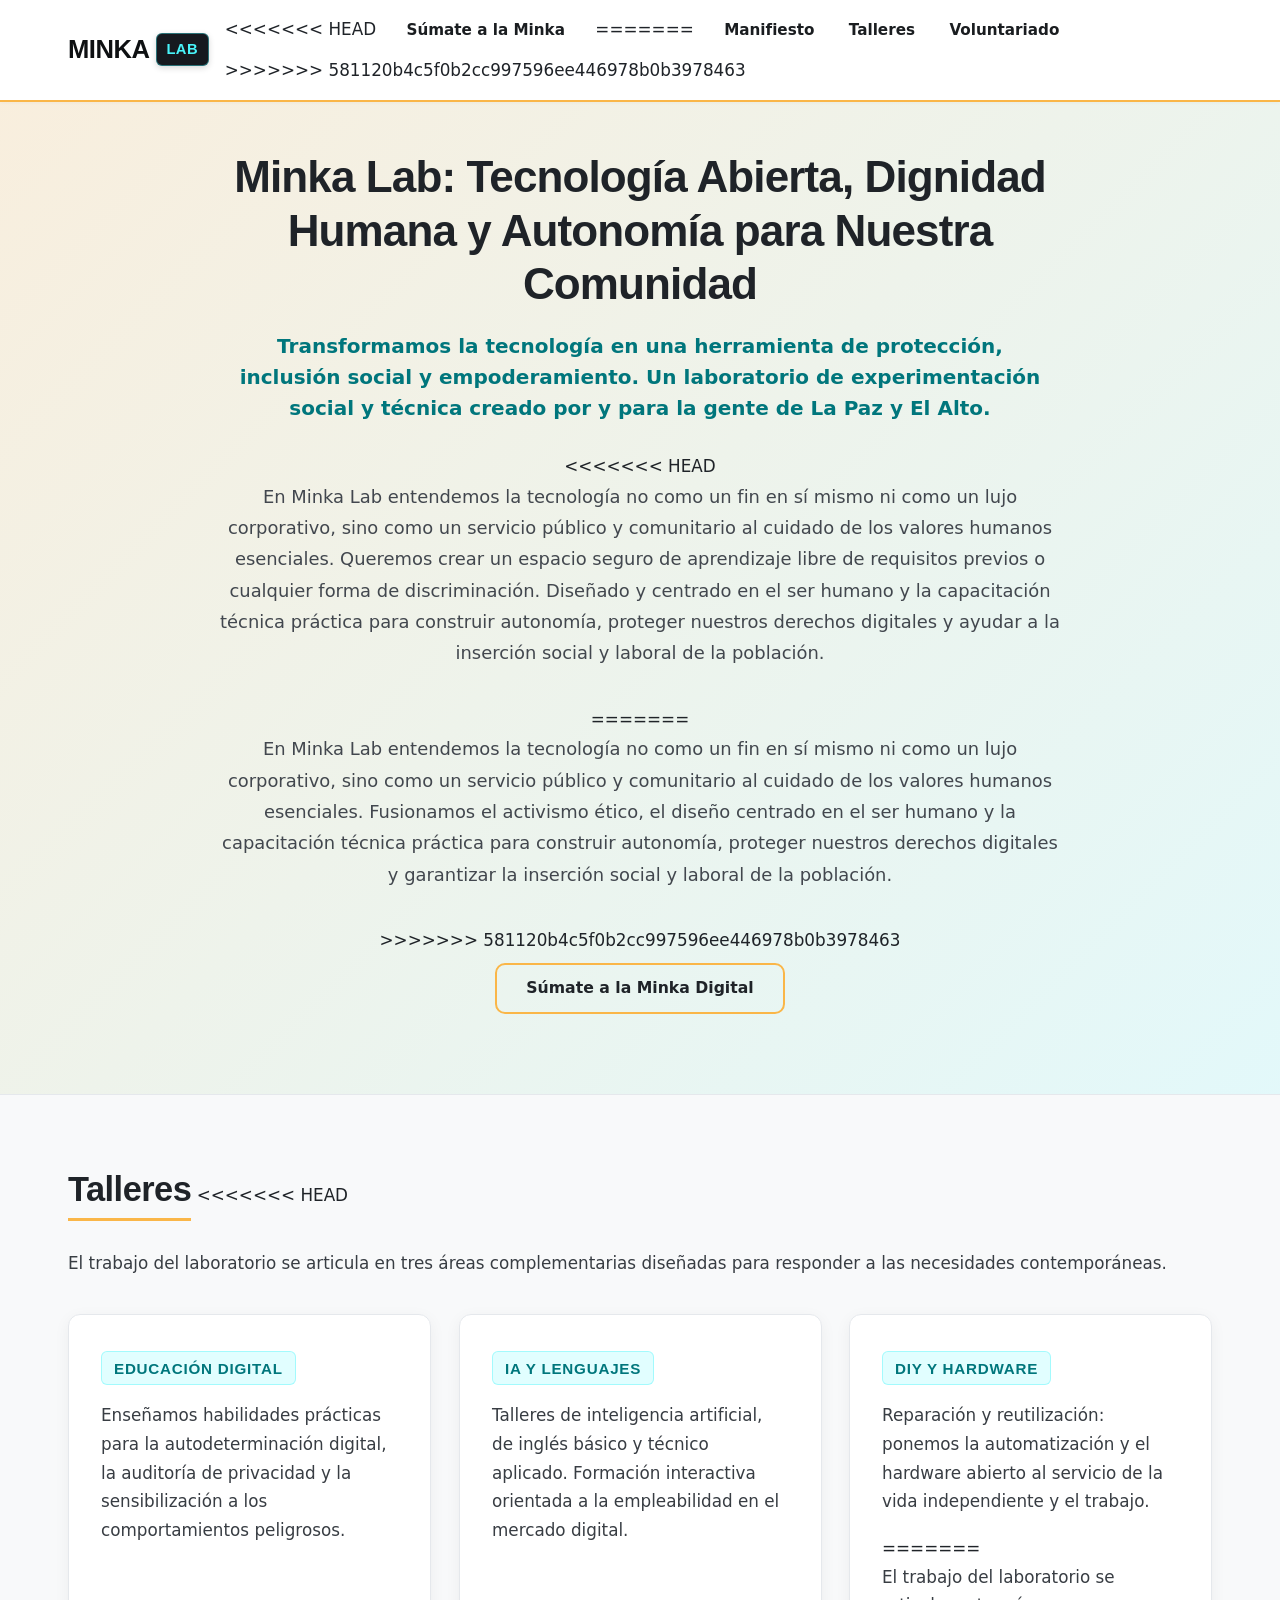
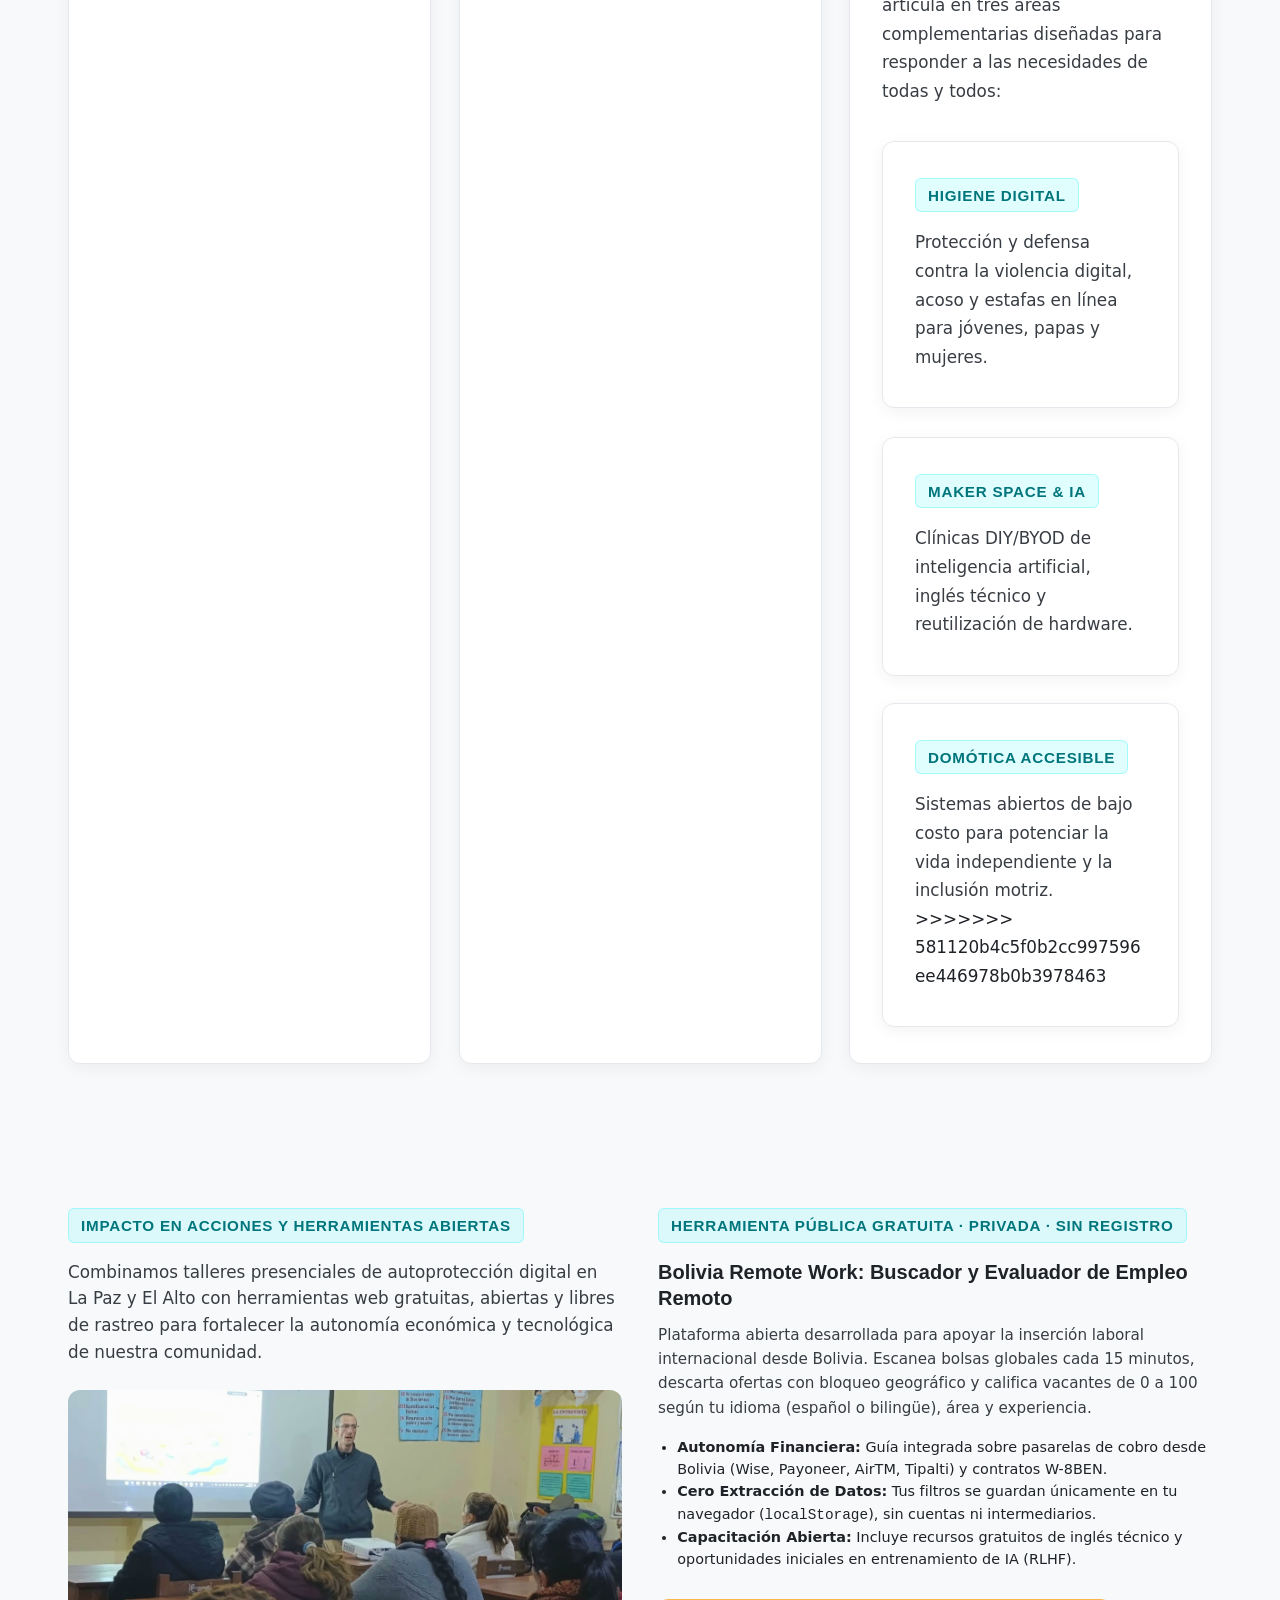
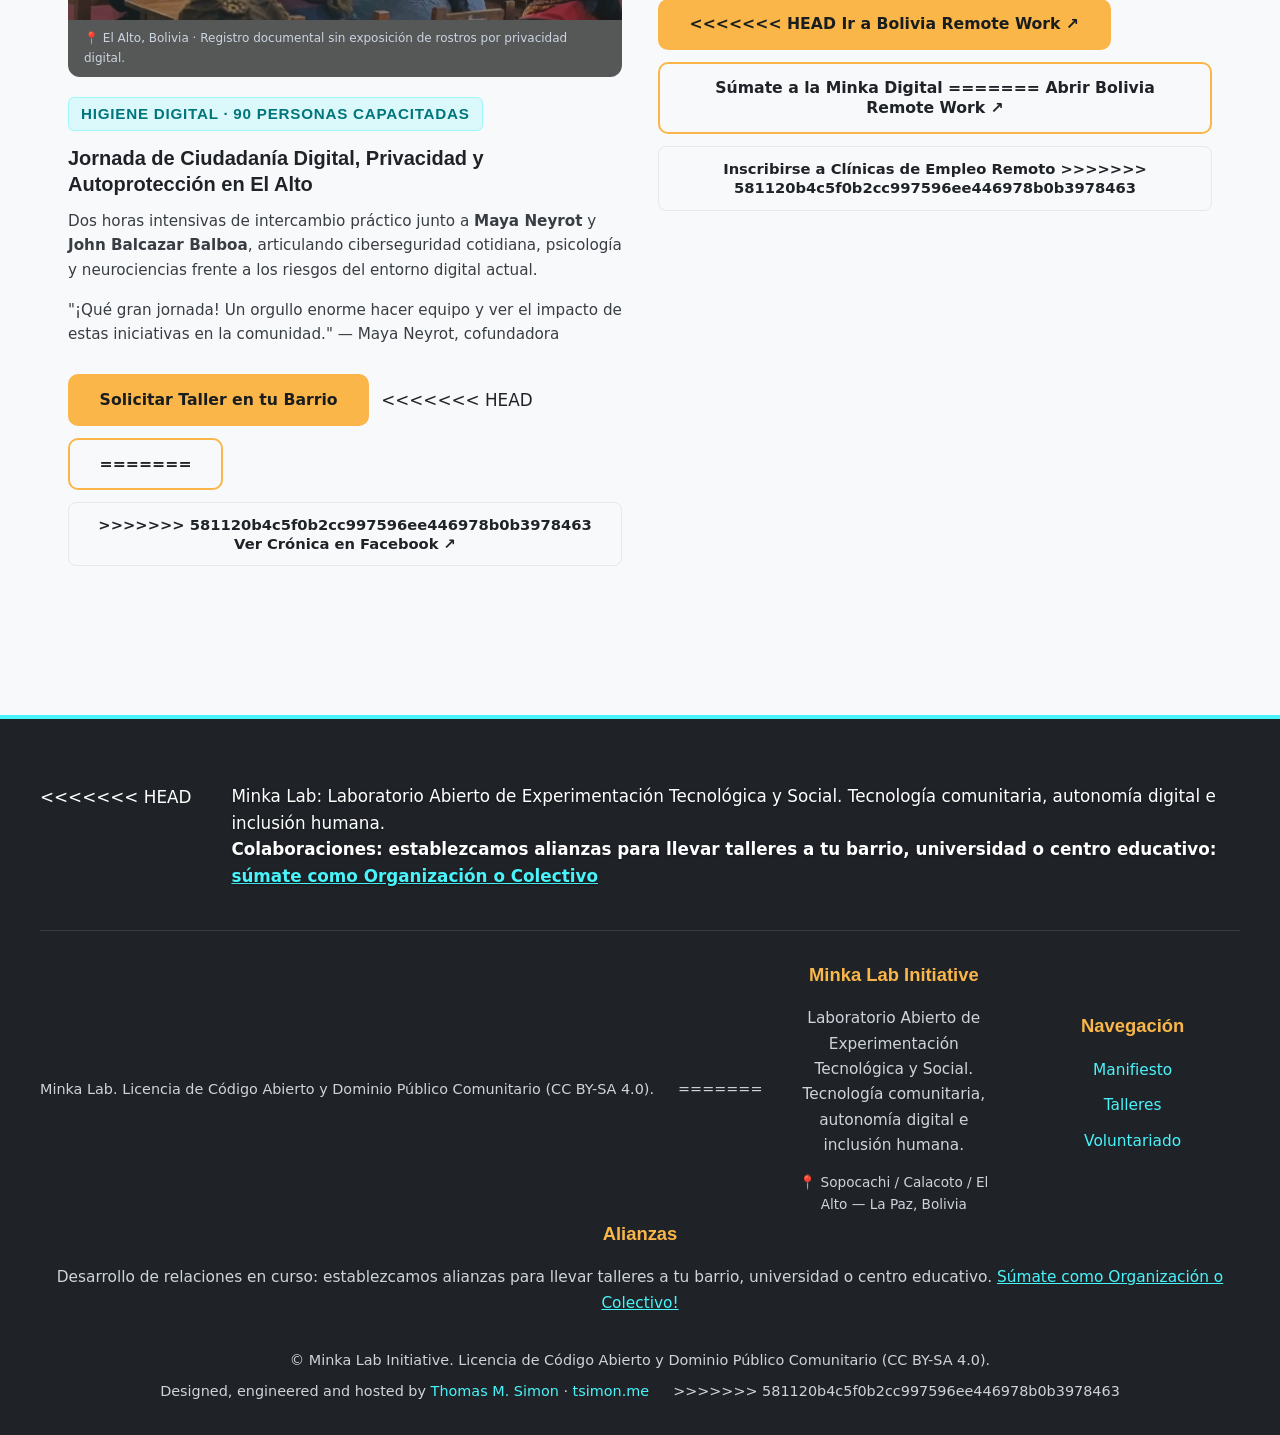
==== index.html @ ab231ff4 "Site refactoring" ====
<!DOCTYPE html>
<html lang="es">
<head>
  <meta charset="UTF-8">
  <meta name="viewport" content="width=device-width, initial-scale=1.0">
  <title>Minka Lab</title>
  <meta name="description" content="Laboratorio abierto de experimentación tecnológica y social en La Paz y El Alto, Bolivia.">
  <!-- Favicons & WebApp Icons -->
  <link rel="icon" type="image/svg+xml" href="favicon.svg">
  <link rel="shortcut icon" href="favicon.ico">
  <meta name="theme-color" content="#fab648">
  <link rel="stylesheet" href="assets/css/styles.css">
</head>
<body>

  <!-- HEADER & NAVIGATION -->
  <header>
    <div class="nav-container">
      <div class="logo">
        <a href="index.html">MINKA<span>LAB</span></a>
      </div>
      <button class="mobile-toggle" aria-label="Abrir menú de navegación">☰</button>
      <nav>
        <ul>
<<<<<<< HEAD
          <li><a href="sumate.html">Súmate a la Minka</a></li>
=======
          <li><a href="manifiesto.html">Manifiesto</a></li>
          <li><a href="talleres.html">Talleres</a></li>
          <li><a href="sumate.html">Voluntariado</a></li>
>>>>>>> 581120b4c5f0b2cc997596ee446978b0b3978463
        </ul>
      </nav>
    </div>
  </header>

  <!-- PAGE BODY -->
  
  <!-- HERO SECTION -->
  <section class="hero" style="padding-top: clamp(1.75rem, 4.5vw, 3rem);">
    <div class="hero-inner">
      <h1>Minka Lab: Tecnología Abierta, Dignidad Humana y Autonomía para Nuestra Comunidad</h1>
      <p class="subtitle">Transformamos la tecnología en una herramienta de protección, inclusión social y empoderamiento. Un laboratorio de experimentación social y técnica creado por y para la gente de La Paz y El Alto.</p>
<<<<<<< HEAD
      <p>En Minka Lab entendemos la tecnología no como un fin en sí mismo ni como un lujo corporativo, sino como un servicio público y comunitario al cuidado de los valores humanos esenciales. Queremos crear un espacio seguro de aprendizaje libre de requisitos previos o cualquier forma de discriminación. Diseñado y centrado en el ser humano y la capacitación técnica práctica para construir autonomía, proteger nuestros derechos digitales y ayudar a la inserción social y laboral de la población.</p>
=======
      <p>En Minka Lab entendemos la tecnología no como un fin en sí mismo ni como un lujo corporativo, sino como un servicio público y comunitario al cuidado de los valores humanos esenciales. Fusionamos el activismo ético, el diseño centrado en el ser humano y la capacitación técnica práctica para construir autonomía, proteger nuestros derechos digitales y garantizar la inserción social y laboral de la población.</p>
>>>>>>> 581120b4c5f0b2cc997596ee446978b0b3978463
      <div class="cta-group">
        
        <a href="sumate.html" class="btn btn-secondary">Súmate a la Minka Digital</a>
      </div>
    </div>
  </section>

  <!-- TALLERES SUMMARY -->
  <section class="section">
    <h2 class="section-title">Talleres</h2>
<<<<<<< HEAD
    <p>El trabajo del laboratorio se articula en tres áreas complementarias diseñadas para responder a las necesidades contemporáneas.</p >
    <div class="grid-4">
      <div class="card">
        <h3 class="card-tag">Educación Digital</h3>
        <p>Enseñamos habilidades prácticas para la autodeterminación digital, la auditoría de privacidad y la sensibilización a los comportamientos peligrosos.</p>
      </div>
      <div class="card">
        <h3 class="card-tag">IA y Lenguajes</h3>
        <p>Talleres de inteligencia artificial, de inglés básico y técnico aplicado. Formación interactiva orientada a la empleabilidad en el mercado digital.</p>
      </div>
      <div class="card">
        <h3 class="card-tag">DIY y Hardware</h3>
        <p>Reparación y reutilización: ponemos la automatización y el hardware abierto al servicio de la vida independiente y el trabajo.</p>
=======
    <p>El trabajo del laboratorio se articula en tres áreas complementarias diseñadas para responder a las necesidades de todas y todos:</p>
    <div class="grid-4">
      <div class="card">
        <h3 class="card-tag">Higiene Digital</h3>
        <p>Protección y defensa contra la violencia digital, acoso y estafas en línea para jóvenes, papas y mujeres.</p>
      </div>
      <div class="card">
        <h3 class="card-tag">Maker Space & IA</h3>
        <p>Clínicas DIY/BYOD de inteligencia artificial, inglés técnico y reutilización de hardware.</p>
      </div>
      <div class="card">
        <h3 class="card-tag">Domótica Accesible</h3>
        <p>Sistemas abiertos de bajo costo para potenciar la vida independiente y la inclusión motriz.</p>
>>>>>>> 581120b4c5f0b2cc997596ee446978b0b3978463
      </div>
    </div>
  </section>

  <!-- IMPACTO Y HERRAMIENTAS -->
  <section id="impacto-y-herramientas" class="section">
    <div class="grid-2" style="align-items: start; margin-top: 0;">
      
      <!-- Card 1: Impacto en Territorio / El Alto Workshop -->
      <article style="display: flex; flex-direction: column;">
        <div>
          <h3 class="card-tag">Impacto en Acciones y Herramientas Abiertas</h3>
          <p style="line-height: 1.6; margin-bottom: 1.5rem;">
            Combinamos talleres presenciales de autoprotección digital en La Paz y El Alto con herramientas web gratuitas, abiertas y libres de rastreo para fortalecer la autonomía económica y tecnológica de nuestra comunidad.
          </p>
        </div>

        <figure style="margin: 0 0 1.25rem; border-radius: 12px; overflow: hidden;">
          <img 
            src="taller-el-alto-oct2026.jpg" 
            alt="Taller de ciudadanía digital, privacidad y autoprotección en El Alto para 90 participantes" 
            style="width: 100%; height: 230px; object-fit: cover; display: block;"
          />
          <figcaption style="font-size: 0.75rem; padding: 0.5rem 1rem; background: rgba(0,0,0,0.65); color: #cbd5e1;">
            📍 El Alto, Bolivia · Registro documental sin exposición de rostros por privacidad digital.
          </figcaption>
        </figure>

        <div style="display: flex; flex-direction: column; flex-grow: 1;">
          <div style="display: flex; flex-wrap: wrap; align-items: center; gap: 0.5rem; margin-bottom: 0.85rem;">
            <h3 class="card-tag" style="margin-bottom: 0;">Higiene Digital · 90 Personas Capacitadas</h3>
          
          </div>

          <h3 style="font-size: 1.25rem; margin: 0 0 0.75rem;">
            Jornada de Ciudadanía Digital, Privacidad y Autoprotección en El Alto
          </h3>

          <p style="font-size: 0.95rem; line-height: 1.6; margin-bottom: 1rem;">
            Dos horas intensivas de intercambio práctico junto a <strong>Maya Neyrot</strong> y <strong>John Balcazar Balboa</strong>, articulando ciberseguridad cotidiana, psicología y neurociencias frente a los riesgos del entorno digital actual.
          </p>

          <p style="font-size: 0.95rem; line-height: 1.6; margin-bottom: 1.25rem;">
            "¡Qué gran jornada! Un orgullo enorme hacer equipo y ver el impacto de estas iniciativas en la comunidad." — Maya Neyrot, cofundadora
          </p>

          <div class="action-group">
            <a href="sumate.html" class="btn btn-primary">
              Solicitar Taller en tu Barrio
            </a>
<<<<<<< HEAD
            <a href="https://www.facebook.com/thomas.mathieu.simon/posts/pfbid0kYG2fEAGXDEDBQ5VUewmRYvdbvNQkcEnrqfDZPiAkhL3SXPsyd6uczEtiEfhDfdgl" target="_blank" rel="noopener noreferrer" class="btn btn-secondary">
=======
            <a href="https://www.facebook.com/thomas.mathieu.simon/posts/pfbid0kYG2fEAGXDEDBQ5VUewmRYvdbvNQkcEnrqfDZPiAkhL3SXPsyd6uczEtiEfhDfdgl" target="_blank" rel="noopener noreferrer" class="btn-outline-subtle">
>>>>>>> 581120b4c5f0b2cc997596ee446978b0b3978463
              Ver Crónica en Facebook ↗
            </a>
          </div>
        </div>
      </article>

      <!-- Card 2: Bolivia Remote Work (boliviaremote.work) Integration -->
      <article style="display: flex; flex-direction: column;">
        <div>
          <h3 class="card-tag">Herramienta Pública Gratuita · Privada · Sin Registro</h3>
        </div>

        <h3 style="font-size: 1.25rem; margin: 0 0 0.75rem;">
          Bolivia Remote Work: Buscador y Evaluador de Empleo Remoto
        </h3>

        <p style="font-size: 0.95rem; line-height: 1.6; margin-bottom: 1rem;">
          Plataforma abierta desarrollada para apoyar la inserción laboral internacional desde Bolivia. Escanea bolsas globales cada 15 minutos, descarta ofertas con bloqueo geográfico y califica vacantes de 0 a 100 según tu idioma (español o bilingüe), área y experiencia.
        </p>

        <ul style="font-size: 0.9rem; line-height: 1.55; padding-left: 1.2rem; margin: 0 0 1.25rem;">
          <li><strong>Autonomía Financiera:</strong> Guía integrada sobre pasarelas de cobro desde Bolivia (Wise, Payoneer, AirTM, Tipalti) y contratos W-8BEN.</li>
          <li><strong>Cero Extracción de Datos:</strong> Tus filtros se guardan únicamente en tu navegador (<code>localStorage</code>), sin cuentas ni intermediarios.</li>
          <li><strong>Capacitación Abierta:</strong> Incluye recursos gratuitos de inglés técnico y oportunidades iniciales en entrenamiento de IA (RLHF).</li>
        </ul>

        <div class="action-group">
          <a href="https://boliviaremote.work" target="_blank" rel="noopener noreferrer" class="btn btn-primary">
<<<<<<< HEAD
            Ir a Bolivia Remote Work ↗
          </a>
          <a href="sumate.html" class="btn btn-secondary">
            Súmate a la Minka Digital
=======
            Abrir Bolivia Remote Work ↗
          </a>
          <a href="sumate.html" class="btn-outline-subtle">
            Inscribirse a Clínicas de Empleo Remoto
>>>>>>> 581120b4c5f0b2cc997596ee446978b0b3978463
          </a>
        </div>
      </article>

    </div>
  </section>


  <!-- FOOTER -->
   <footer>
    <div class="footer-inner">
<<<<<<< HEAD
      <div class="footer-col">
        <p>Minka Lab: Laboratorio Abierto de Experimentación Tecnológica y Social. Tecnología comunitaria, autonomía digital e inclusión humana.<br>
        <b>Colaboraciones: establezcamos alianzas para llevar talleres a tu barrio, universidad o centro educativo: <a href="sumate.html">súmate como Organización o Colectivo</b></a></p>
      </div>
    </div>
    <div class="footer-bottom">
      <p>Minka Lab. Licencia de Código Abierto y Dominio Público Comunitario (CC BY-SA 4.0).</p>
  
=======
      <div class="footer-col">
        <h4>Minka Lab Initiative</h4>
        <p>Laboratorio Abierto de Experimentación Tecnológica y Social.<br>Tecnología comunitaria, autonomía digital e inclusión humana.</p>
        <p style="margin-top: 0.8rem; font-size: 0.85rem;">📍 Sopocachi / Calacoto / El Alto — La Paz, Bolivia</p>
      </div>
      <div class="footer-col">
        <h4>Navegación</h4>
        <ul>
          <li><a href="manifiesto.html">Manifiesto</a></li>
          <li><a href="talleres.html">Talleres</a></li>
          <li><a href="sumate.html">Voluntariado</a></li>
        </ul>
      </div>
      <div class="footer-col">
        <h4>Alianzas</h4>
        <p>Desarrollo de relaciones en curso: establezcamos alianzas para llevar talleres a tu barrio, universidad o centro educativo. <a href="sumate.html">Súmate como Organización o Colectivo!</a></p>
      </div>
    </div>
    <div class="footer-bottom">
      <p>© Minka Lab Initiative. Licencia de Código Abierto y Dominio Público Comunitario (CC BY-SA 4.0).</p>
      <p>Designed, engineered and hosted by <a href="mailto:contact@tsimon.me">Thomas M. Simon</a> · <a href="https://tsimon.me/" target="_blank" rel="noopener noreferrer">tsimon.me</a></p>
>>>>>>> 581120b4c5f0b2cc997596ee446978b0b3978463
    </div>
  </footer>

  <script src="assets/js/main.js"></script>
</body>
</html>
---- assets/css/styles.css ----
/* ==========================================================================
   MINKA LAB INITIATIVE — DESIGN SYSTEM & STYLESHEET
   Inspirado en la identidad territorial de La Paz y El Alto
   Accesibilidad: WCAG AAA Compliant
   ========================================================================== */

:root {
  --color-primary: #fab648;          /* Naranja Cálido */
  --color-primary-hover: #e29f34;
  --color-primary-dark: #8c5005;     /* Tono oscuro para máxima legibilidad en texto sobre fondos claros */
  --color-secondary: #48f4fa;        /* Azul Cian Eléctrico */
  --color-secondary-hover: #21d6dc;
  --color-secondary-dark: #00767c;   /* Tono oscuro para texto y subtítulos sobre fondos claros */
  --color-dark: #1F2328;             /* Carbón Profundo */
  --color-light: #F8F9FA;            /* Blanco Hueso */
  --color-card-bg: #FFFFFF;
  --color-border: #E5E8EC;
  --color-accent: #fab648;           /* Acento Naranja */
  --font-main: 'Segoe UI', system-ui, -apple-system, sans-serif;
  --font-heading: 'Outfit', 'Segoe UI', sans-serif;
  --max-width: 1200px;
  --border-radius: 10px;
  --box-shadow: 0 4px 16px rgba(0, 0, 0, 0.05);
}

html {
  scroll-behavior: smooth;
  scroll-padding-top: 84px;
  overflow-x: clip;
}

* {
  box-sizing: border-box;
  margin: 0;
  padding: 0;
}

body {
  font-family: var(--font-main);
  background-color: var(--color-light);
  color: var(--color-dark);
  line-height: 1.7;
  font-size: 1.05rem;
  overflow-x: clip;
  overflow-wrap: break-word;
  -webkit-font-smoothing: antialiased;
  -moz-osx-font-smoothing: grayscale;
}

img, svg, video {
  max-width: 100%;
  height: auto;
}

p {
  margin-bottom: 1.35rem;
  color: #383D43;
}

p:last-child {
  margin-bottom: 0;
}

h1, h2, h3, h4 {
  font-family: var(--font-heading);
  color: var(--color-dark);
  line-height: 1.3;
  font-weight: 700;
}

/* ==========================================================================
   Header & Navigation
   ========================================================================== */
header {
  border-bottom: 2px solid var(--color-primary);
  position: sticky;
  top: 0;
  z-index: 1000;
  box-shadow: 0 1px 4px rgba(0, 0, 0, 0.03);
  transition: box-shadow 0.35s cubic-bezier(0.16, 1, 0.3, 1),
              border-color 0.35s ease;
}

header::before {
  content: "";
  position: absolute;
  inset: 0;
  background-color: rgba(255, 255, 255, 0.96);
  z-index: -1;
  pointer-events: none;
  transition: background-color 0.35s cubic-bezier(0.16, 1, 0.3, 1),
              backdrop-filter 0.35s cubic-bezier(0.16, 1, 0.3, 1);
}

/* Estado al desplazarse o abrir menú: 50% de transparencia con alto contraste */
header.scrolled,
header.menu-open {
  border-bottom-color: rgba(250, 182, 72, 0.85);
  box-shadow: 0 4px 24px rgba(0, 0, 0, 0.08);
}

header.scrolled::before,
header.menu-open::before {
  background-color: rgba(255, 255, 255, 0.50);
  backdrop-filter: blur(20px) saturate(190%);
  -webkit-backdrop-filter: blur(20px) saturate(190%);
}

.nav-container {
  max-width: var(--max-width);
  width: 100%;
  margin: 0 auto;
  display: flex;
  justify-content: space-between;
  align-items: center;
  gap: 1rem;
  padding: 0.95rem 1.75rem;
}

.logo a {
  font-family: var(--font-heading);
  font-size: clamp(1.35rem, 4vw, 1.6rem);
  font-weight: 800;
  color: #0E1012;
  text-decoration: none;
  display: flex;
  align-items: center;
  gap: 0.4rem;
  letter-spacing: -0.5px;
  white-space: nowrap;
  transition: opacity 0.2s ease;
}

.logo a:hover {
  opacity: 0.9;
}

header.scrolled .logo a,
header.menu-open .logo a {
  color: #0A0C0E;
  text-shadow: 0 1px 2px rgba(255, 255, 255, 0.95);
}

.logo span {
  background-color: #16191F;
  color: var(--color-secondary);
  font-size: clamp(0.8rem, 2.5vw, 0.92rem);
  font-weight: 800;
  padding: 0.18rem 0.6rem;
  border-radius: 6px;
  letter-spacing: 0.5px;
  border: 1px solid rgba(72, 244, 250, 0.4);
  box-shadow: 0 2px 6px rgba(0, 0, 0, 0.15);
}

nav {
  margin-left: auto;
}

nav ul {
  display: flex;
  flex-wrap: wrap;
  align-items: center;
  list-style: none;
  gap: 0.75rem 1.65rem;
}

nav a {
  text-decoration: none;
  color: #1A1D20;
  font-weight: 600;
  font-size: 0.95rem;
  white-space: nowrap;
  transition: color 0.2s ease, border-color 0.2s ease, text-shadow 0.2s ease;
  padding: 0.45rem 0.25rem;
  border-bottom: 2px solid transparent;
}

header.scrolled nav a,
header.menu-open nav a {
  color: #0A0C0E;
  font-weight: 700;
  text-shadow: 0 1px 2px rgba(255, 255, 255, 0.9);
}

nav a:hover, nav a.active {
  color: var(--color-primary-dark);
  border-bottom: 2px solid var(--color-primary);
}

header.scrolled nav a:hover,
header.scrolled nav a.active,
header.menu-open nav a:hover,
header.menu-open nav a.active {
  color: var(--color-primary-dark);
  border-bottom: 2px solid var(--color-primary);
  text-shadow: none;
}

.mobile-toggle {
  display: none;
  background: none;
  border: none;
  font-size: 1.8rem;
  line-height: 1;
  color: var(--color-dark);
  cursor: pointer;
  padding: 0.35rem 0.5rem;
  margin-left: auto;
  border-radius: 6px;
}

/* ==========================================================================
   Hero Section
   ========================================================================== */
.hero {
  background: linear-gradient(135deg, rgba(250, 182, 72, 0.16) 0%, rgba(72, 244, 250, 0.12) 100%);
  padding: clamp(1.75rem, 4.5vw, 3rem) clamp(1rem, 4vw, 1.75rem) clamp(2.75rem, 7vw, 5rem);
  border-bottom: 1px solid var(--color-border);
  text-align: center;
}

.hero-inner {
  max-width: 920px;
  margin: 0 auto;
}

.hero h1 {
  font-size: clamp(1.65rem, 4.5vw, 2.75rem);
  color: var(--color-dark);
  margin-bottom: 1.25rem;
  line-height: 1.22;
  letter-spacing: -0.02em;
}

.hero .subtitle {
  font-size: clamp(1.05rem, 2.5vw, 1.25rem);
  font-weight: 600;
  color: var(--color-secondary-dark);
  margin: 0 auto 1.75rem;
  line-height: 1.55;
  max-width: 820px;
}

.hero p {
  font-size: clamp(0.98rem, 2vw, 1.12rem);
  line-height: 1.75;
  margin: 0 auto 2.25rem;
  color: #42474E;
  max-width: 840px;
}

.cta-group {
  display: flex;
  justify-content: center;
  align-items: center;
  gap: 1rem;
  flex-wrap: wrap;
  margin-top: 0.5rem;
}

/* ==========================================================================
   Buttons
   ========================================================================== */
.btn {
  display: inline-flex;
  align-items: center;
  justify-content: center;
  text-align: center;
  max-width: 100%;
  padding: 0.85rem 1.85rem;
  font-weight: 700;
  font-size: 0.98rem;
  border-radius: var(--border-radius);
  text-decoration: none;
  transition: transform 0.25s cubic-bezier(0.16, 1, 0.3, 1),
              background-color 0.25s ease,
              border-color 0.25s ease,
              box-shadow 0.25s ease,
              color 0.25s ease;
  cursor: pointer;
  line-height: 1.3;
}

.btn-primary {
  background-color: var(--color-primary);
  color: #1A1D20;
  border: 2px solid var(--color-primary);
}

.btn-primary:hover {
  background-color: var(--color-primary-hover);
  border-color: var(--color-primary-hover);
  color: #1A1D20;
  transform: translateY(-2px);
  box-shadow: 0 6px 18px rgba(250, 182, 72, 0.35);
}

.btn-primary:active {
  transform: translateY(0);
}

.btn-secondary {
  background-color: transparent;
  color: var(--color-dark);
  border: 2px solid var(--color-primary);
}

.btn-secondary:hover {
  background-color: var(--color-secondary);
  color: #1A1D20;
  border-color: var(--color-secondary);
  transform: translateY(-2px);
  box-shadow: 0 6px 18px rgba(72, 244, 250, 0.3);
}

.btn-secondary:active {
  transform: translateY(0);
}

/* ==========================================================================
   Sections & Layout
   ========================================================================== */
.section {
  padding: clamp(2.75rem, 6vw, 4.5rem) clamp(1rem, 4vw, 1.75rem);
  max-width: var(--max-width);
  width: 100%;
  margin: 0 auto;
}

.section-title {
  font-family: var(--font-heading);
  font-size: clamp(1.5rem, 3.5vw, 2.15rem);
  color: var(--color-dark);
  margin-bottom: 1.75rem;
  border-bottom: 3.5px solid var(--color-primary);
  display: inline-block;
  max-width: 100%;
  padding-bottom: 0.4rem;
  letter-spacing: -0.015em;
}

.quote-box {
  background-color: #FFFFFF;
  border-left: 5px solid var(--color-primary);
  padding: clamp(1.25rem, 3.5vw, 1.75rem) clamp(1.25rem, 4vw, 2rem);
  margin: 2.25rem 0;
  font-style: italic;
  font-size: clamp(1.05rem, 2.5vw, 1.2rem);
  line-height: 1.65;
  color: #2D3136;
  box-shadow: 0 4px 16px rgba(0, 0, 0, 0.05);
  border-radius: 0 12px 12px 0;
}

/* ==========================================================================
   Cards & Grid Layout
   ========================================================================== */
.grid-2 {
  display: grid;
  grid-template-columns: repeat(auto-fit, minmax(min(100%, 320px), 1fr));
  gap: clamp(1.5rem, 3.5vw, 2.25rem);
  margin-top: 2.25rem;
}

.grid-4 {
  display: grid;
  grid-template-columns: repeat(auto-fit, minmax(min(100%, 260px), 1fr));
  gap: clamp(1.25rem, 3vw, 1.75rem);
  margin-top: 2.25rem;
}

.grid-2 > *,
.grid-4 > * {
  min-width: 0;
}

.card {
  background-color: var(--color-card-bg);
  border: 1px solid var(--color-border);
  border-radius: 12px;
  padding: clamp(1.35rem, 4vw, 2.25rem) clamp(1.15rem, 3.5vw, 2rem);
  min-width: 0;
  box-shadow: var(--box-shadow);
  transition: transform 0.3s cubic-bezier(0.16, 1, 0.3, 1),
              box-shadow 0.3s cubic-bezier(0.16, 1, 0.3, 1),
              border-color 0.3s ease;
}

.card:hover {
  transform: translateY(-5px);
  box-shadow: 0 12px 30px rgba(0, 0, 0, 0.08);
  border-color: rgba(250, 182, 72, 0.45);
}

.card h2 {
  font-size: clamp(1.3rem, 3vw, 1.55rem);
  margin-bottom: 1rem;
  line-height: 1.3;
}

.card h3 {
  font-size: clamp(1.15rem, 2.6vw, 1.35rem);
  color: var(--color-dark);
  margin-bottom: 0.85rem;
  line-height: 1.35;
}

.card p {
  margin-bottom: 1.15rem;
}

.card p:last-child {
  margin-bottom: 0;
}

.card-tag,
.card h2.card-tag,
.card h3.card-tag {
  display: inline-block;
  max-width: 100%;
  background-color: rgba(72, 244, 250, 0.16);
  color: var(--color-secondary-dark);
  font-family: var(--font-heading);
  font-size: clamp(0.82rem, 2.2vw, 0.95rem);
  font-weight: 700;
  padding: 0.35rem 0.75rem;
  border-radius: 6px;
  margin-bottom: 1rem;
  text-transform: uppercase;
  letter-spacing: 0.05em;
  border: 1px solid rgba(72, 244, 250, 0.4);
  line-height: 1.4;
}

.feature-list {
  list-style: none;
  margin-top: 1.25rem;
}

.feature-list li {
  position: relative;
  padding-left: 1.65rem;
  margin-bottom: 0.85rem;
  line-height: 1.6;
}

.feature-list li:last-child {
  margin-bottom: 0;
}

.feature-list li::before {
  content: "✓";
  position: absolute;
  left: 0;
  color: var(--color-primary-dark);
  font-weight: bold;
}

/* ==========================================================================
   Diagram Box
   ========================================================================== */
.diagram-box {
  background-color: #1E2229;
  color: var(--color-secondary);
  font-family: 'Courier New', Courier, monospace;
  padding: 1.65rem;
  border-radius: 12px;
  overflow-x: auto;
  margin: 2.25rem 0;
  white-space: pre;
  font-size: 0.9rem;
  line-height: 1.45;
  border: 1px solid rgba(72, 244, 250, 0.25);
  box-shadow: 0 6px 20px rgba(0, 0, 0, 0.08);
}

/* ==========================================================================
   Forms & Inputs
   ========================================================================== */
.form-group {
  margin-bottom: 1.65rem;
}

.form-group label {
  display: block;
  font-weight: 600;
  margin-bottom: 0.55rem;
  color: var(--color-dark);
  font-size: 0.98rem;
}

.form-control {
  width: 100%;
  padding: 0.85rem 1.1rem;
  border: 1px solid var(--color-border);
  border-radius: var(--border-radius);
  font-size: 1rem;
  font-family: inherit;
  transition: border-color 0.2s ease, box-shadow 0.2s ease;
  background-color: #FFFFFF;
}

.form-control:focus {
  outline: none;
  border-color: var(--color-primary);
  box-shadow: 0 0 0 3px rgba(250, 182, 72, 0.28);
}

/* Alerts & Form Feedback */
.alert {
  padding: 1.15rem 1.35rem;
  border-radius: var(--border-radius);
  margin-bottom: 1.65rem;
  font-size: 0.95rem;
  line-height: 1.55;
}

.alert a {
  text-decoration: underline;
  font-weight: 600;
}

.alert-success {
  background-color: #E8F5E9;
  color: #1B5E20;
  border: 1px solid #A5D6A7;
}

.alert-success a {
  color: #1B5E20;
}

.alert-error {
  background-color: #FFEBEE;
  color: #B71C1C;
  border: 1px solid #FFCDD2;
}

.alert-error a {
  color: #B71C1C;
}

.btn:disabled {
  opacity: 0.65;
  cursor: not-allowed;
}

/* ==========================================================================
   Footer
   ========================================================================== */
footer {
  background-color: var(--color-dark);
  color: #FFFFFF;
  padding: clamp(2.75rem, 6vw, 4rem) clamp(1rem, 4vw, 1.75rem) 2rem;
  margin-top: clamp(3rem, 6vw, 5rem);
  border-top: 4px solid var(--color-secondary);
}

.footer-inner {
  max-width: var(--max-width);
  margin: 0 auto;
  display: flex;
  justify-content: space-between;
  flex-wrap: wrap;
  gap: 2rem 2.5rem;
  padding-bottom: 2.5rem;
  border-bottom: 1px solid #343A40;
}

.footer-col {
  flex: 1 1 200px;
  min-width: 0;
}

.footer-col:first-child {
  flex: 2 1 280px;
}

.footer-col h4 {
  color: var(--color-primary);
  margin-bottom: 1.2rem;
  font-size: 1.15rem;
}

.footer-col p, .footer-col li {
  font-size: 0.96rem;
  color: #E9ECEF;
  line-height: 1.65;
}

/* Frase principal institucional destacada y nítida */
.footer-col:first-child > p:first-of-type {
  color: #FFFFFF;
  font-size: 1.05rem;
  font-weight: 500;
  line-height: 1.6;
  text-shadow: 0 1px 3px rgba(0, 0, 0, 0.4);
}

.footer-col ul {
  list-style: none;
}

.footer-col ul li {
  margin-bottom: 0.65rem;
}

.footer-col a {
  color: #E9ECEF;
  text-decoration: none;
  transition: color 0.2s ease;
}

.footer-col a:hover {
  color: var(--color-secondary);
}

.footer-col p a {
  color: var(--color-secondary);
  text-decoration: underline;
}

.footer-col p a:hover {
  color: var(--color-primary);
}

.footer-bottom {
  max-width: var(--max-width);
  margin: 2rem auto 0;
  display: flex;
  flex-wrap: wrap;
  justify-content: center;
  align-items: center;
  gap: 0.4rem 1.5rem;
  text-align: center;
  font-size: 0.9rem;
  color: #CED4DA;
}

.footer-bottom p {
  color: #CED4DA;
  margin-bottom: 0;
}

.footer-bottom a {
  color: var(--color-secondary);
  text-decoration: none;
  transition: color 0.2s ease;
}

.footer-bottom a:hover {
  color: var(--color-primary);
  text-decoration: underline;
}

/* ==========================================================================
   Action Links & Secondary Card Buttons
   ========================================================================== */
.action-group {
  margin-top: auto;
  display: flex;
  flex-wrap: wrap;
  align-items: center;
  gap: 0.75rem;
  padding-top: 0.5rem;
}

.btn-outline-subtle {
  display: inline-flex;
  align-items: center;
  justify-content: center;
  text-align: center;
  max-width: 100%;
  padding: 0.75rem 1.15rem;
  border-radius: 8px;
  border: 1px solid var(--color-border);
  color: inherit;
  text-decoration: none;
  font-size: 0.92rem;
  font-weight: 600;
  line-height: 1.3;
  transition: background-color 0.2s ease, border-color 0.2s ease, transform 0.2s ease;
}

.btn-outline-subtle:hover {
  border-color: var(--color-primary);
  background-color: rgba(250, 182, 72, 0.1);
  transform: translateY(-1px);
}

/* ==========================================================================
   Subtle Scroll Reveal & Lightweight Animation
   ========================================================================== */
.reveal-on-scroll {
  opacity: 0;
  transform: translateY(20px);
  transition: opacity 0.65s cubic-bezier(0.16, 1, 0.3, 1),
              transform 0.65s cubic-bezier(0.16, 1, 0.3, 1);
  will-change: opacity, transform;
}

.reveal-on-scroll.is-revealed {
  opacity: 1;
  transform: translateY(0);
}

/* Staggered feel for sibling cards in grid */
.grid-2 > .reveal-on-scroll:nth-child(2),
.grid-4 > .reveal-on-scroll:nth-child(2) {
  transition-delay: 0.08s;
}

.grid-4 > .reveal-on-scroll:nth-child(3) {
  transition-delay: 0.16s;
}

.grid-4 > .reveal-on-scroll:nth-child(4) {
  transition-delay: 0.24s;
}

/* ==========================================================================
   Mobile Responsiveness & Accessibility
   ========================================================================== */
@media (max-width: 768px) {
  .nav-container {
    padding: 0.8rem 1.15rem;
  }
  
  .mobile-toggle {
    display: inline-flex;
    align-items: center;
    justify-content: center;
    margin-left: auto;
  }

  nav {
    position: absolute;
    top: 100%;
    left: 0;
    right: 0;
    margin-left: 0;
  }

  nav ul {
    display: none;
    flex-direction: column;
    align-items: flex-start;
    width: 100%;
    background-color: rgba(255, 255, 255, 0.50);
    backdrop-filter: blur(20px) saturate(190%);
    -webkit-backdrop-filter: blur(20px) saturate(190%);
    padding: 1.25rem 1.5rem;
    box-shadow: 0 8px 24px rgba(0, 0, 0, 0.12);
    border-bottom: 3px solid var(--color-primary);
    gap: 0.85rem;
  }

  nav ul.show {
    display: flex;
  }

  nav ul li {
    width: 100%;
  }

  nav a {
    display: block;
    width: 100%;
    color: #0A0C0E;
    font-weight: 700;
    text-shadow: 0 1px 2px rgba(255, 255, 255, 0.9);
  }

  .grid-2, .grid-4 {
    gap: 1.5rem;
    margin-top: 1.75rem;
  }

  .footer-col,
  .footer-col:first-child {
    flex: 1 1 100%;
  }
}

@media (max-width: 480px) {
  .cta-group {
    flex-direction: column;
    align-items: stretch;
  }

  .cta-group .btn,
  .action-group .btn,
  .action-group .btn-outline-subtle {
    width: 100%;
  }
}

/* Accessibility: User Motion Preferences */
@media (prefers-reduced-motion: reduce) {
  *, *::before, *::after {
    animation-duration: 0.01ms !important;
    animation-iteration-count: 1 !important;
    transition-duration: 0.01ms !important;
    scroll-behavior: auto !important;
  }

  .reveal-on-scroll {
    opacity: 1 !important;
    transform: none !important;
    transition: none !important;
  }
}
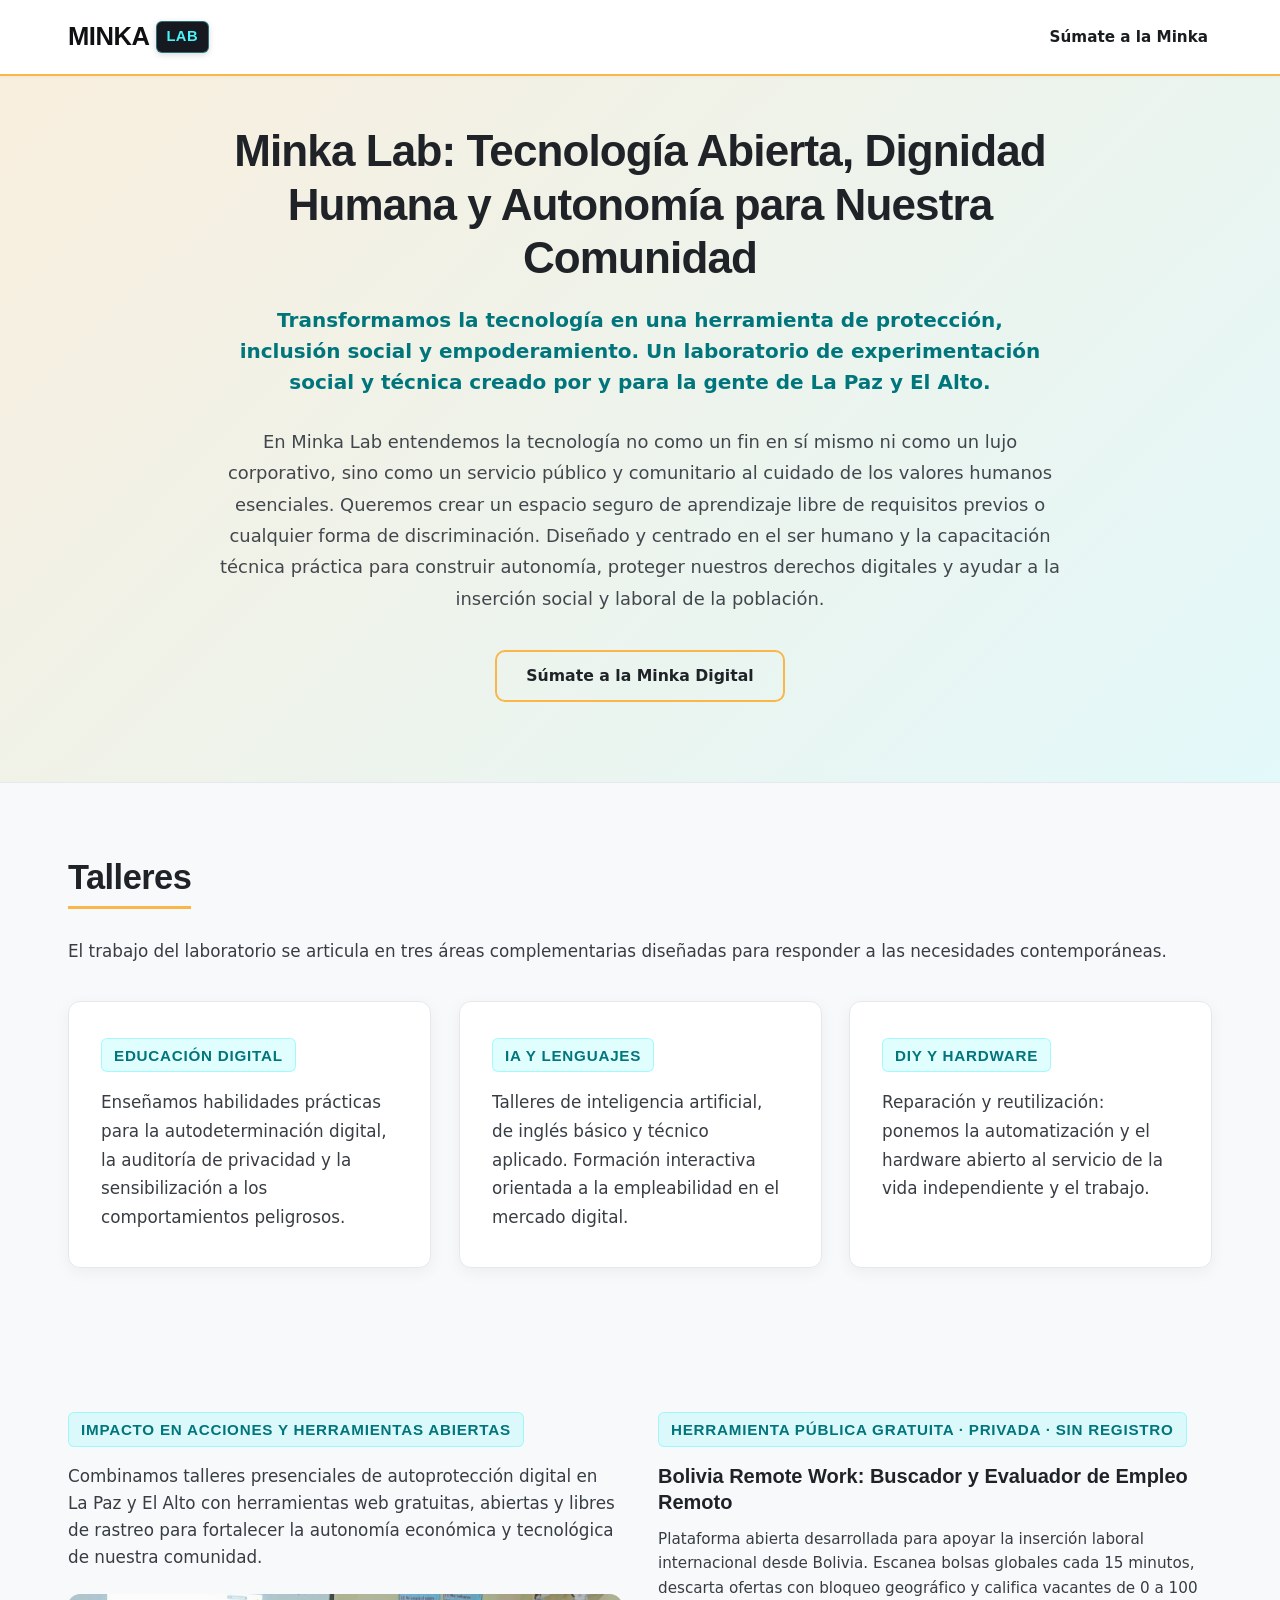
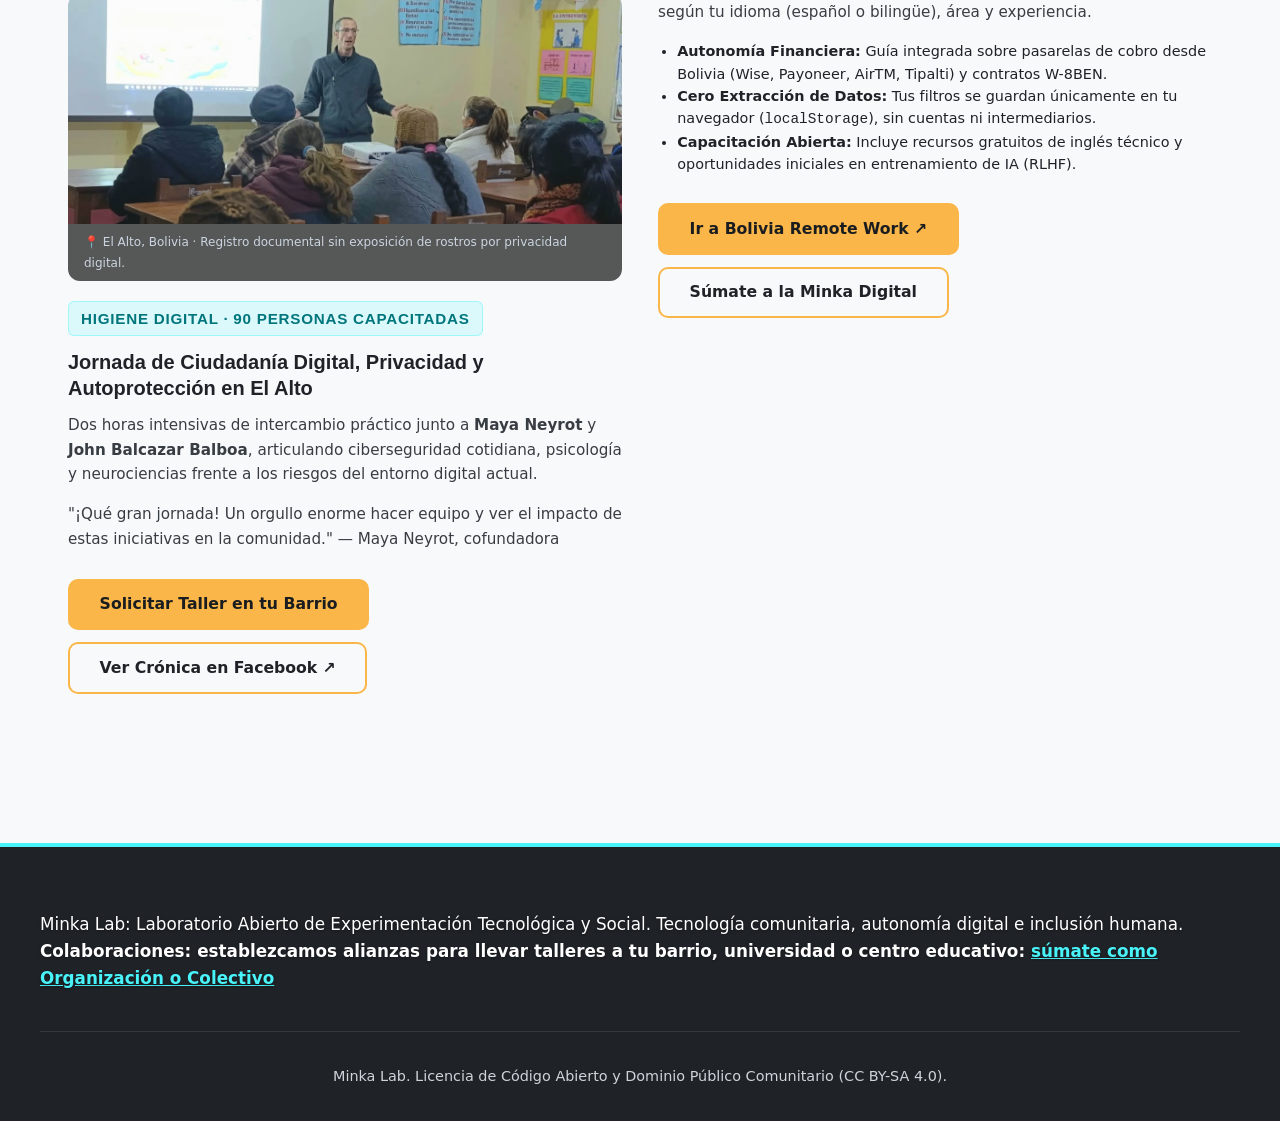
==== commit fd0b6417: "Site refactoring" ====
--- a/index.html
+++ b/index.html
@@ -22,13 +22,7 @@
       <button class="mobile-toggle" aria-label="Abrir menú de navegación">☰</button>
       <nav>
         <ul>
-<<<<<<< HEAD
           <li><a href="sumate.html">Súmate a la Minka</a></li>
-=======
-          <li><a href="manifiesto.html">Manifiesto</a></li>
-          <li><a href="talleres.html">Talleres</a></li>
-          <li><a href="sumate.html">Voluntariado</a></li>
->>>>>>> 581120b4c5f0b2cc997596ee446978b0b3978463
         </ul>
       </nav>
     </div>
@@ -41,11 +35,7 @@
     <div class="hero-inner">
       <h1>Minka Lab: Tecnología Abierta, Dignidad Humana y Autonomía para Nuestra Comunidad</h1>
       <p class="subtitle">Transformamos la tecnología en una herramienta de protección, inclusión social y empoderamiento. Un laboratorio de experimentación social y técnica creado por y para la gente de La Paz y El Alto.</p>
-<<<<<<< HEAD
       <p>En Minka Lab entendemos la tecnología no como un fin en sí mismo ni como un lujo corporativo, sino como un servicio público y comunitario al cuidado de los valores humanos esenciales. Queremos crear un espacio seguro de aprendizaje libre de requisitos previos o cualquier forma de discriminación. Diseñado y centrado en el ser humano y la capacitación técnica práctica para construir autonomía, proteger nuestros derechos digitales y ayudar a la inserción social y laboral de la población.</p>
-=======
-      <p>En Minka Lab entendemos la tecnología no como un fin en sí mismo ni como un lujo corporativo, sino como un servicio público y comunitario al cuidado de los valores humanos esenciales. Fusionamos el activismo ético, el diseño centrado en el ser humano y la capacitación técnica práctica para construir autonomía, proteger nuestros derechos digitales y garantizar la inserción social y laboral de la población.</p>
->>>>>>> 581120b4c5f0b2cc997596ee446978b0b3978463
       <div class="cta-group">
         
         <a href="sumate.html" class="btn btn-secondary">Súmate a la Minka Digital</a>
@@ -56,7 +46,6 @@
   <!-- TALLERES SUMMARY -->
   <section class="section">
     <h2 class="section-title">Talleres</h2>
-<<<<<<< HEAD
     <p>El trabajo del laboratorio se articula en tres áreas complementarias diseñadas para responder a las necesidades contemporáneas.</p >
     <div class="grid-4">
       <div class="card">
@@ -70,21 +59,6 @@
       <div class="card">
         <h3 class="card-tag">DIY y Hardware</h3>
         <p>Reparación y reutilización: ponemos la automatización y el hardware abierto al servicio de la vida independiente y el trabajo.</p>
-=======
-    <p>El trabajo del laboratorio se articula en tres áreas complementarias diseñadas para responder a las necesidades de todas y todos:</p>
-    <div class="grid-4">
-      <div class="card">
-        <h3 class="card-tag">Higiene Digital</h3>
-        <p>Protección y defensa contra la violencia digital, acoso y estafas en línea para jóvenes, papas y mujeres.</p>
-      </div>
-      <div class="card">
-        <h3 class="card-tag">Maker Space & IA</h3>
-        <p>Clínicas DIY/BYOD de inteligencia artificial, inglés técnico y reutilización de hardware.</p>
-      </div>
-      <div class="card">
-        <h3 class="card-tag">Domótica Accesible</h3>
-        <p>Sistemas abiertos de bajo costo para potenciar la vida independiente y la inclusión motriz.</p>
->>>>>>> 581120b4c5f0b2cc997596ee446978b0b3978463
       </div>
     </div>
   </section>
@@ -135,11 +109,7 @@
             <a href="sumate.html" class="btn btn-primary">
               Solicitar Taller en tu Barrio
             </a>
-<<<<<<< HEAD
             <a href="https://www.facebook.com/thomas.mathieu.simon/posts/pfbid0kYG2fEAGXDEDBQ5VUewmRYvdbvNQkcEnrqfDZPiAkhL3SXPsyd6uczEtiEfhDfdgl" target="_blank" rel="noopener noreferrer" class="btn btn-secondary">
-=======
-            <a href="https://www.facebook.com/thomas.mathieu.simon/posts/pfbid0kYG2fEAGXDEDBQ5VUewmRYvdbvNQkcEnrqfDZPiAkhL3SXPsyd6uczEtiEfhDfdgl" target="_blank" rel="noopener noreferrer" class="btn-outline-subtle">
->>>>>>> 581120b4c5f0b2cc997596ee446978b0b3978463
               Ver Crónica en Facebook ↗
             </a>
           </div>
@@ -168,17 +138,10 @@
 
         <div class="action-group">
           <a href="https://boliviaremote.work" target="_blank" rel="noopener noreferrer" class="btn btn-primary">
-<<<<<<< HEAD
             Ir a Bolivia Remote Work ↗
           </a>
           <a href="sumate.html" class="btn btn-secondary">
             Súmate a la Minka Digital
-=======
-            Abrir Bolivia Remote Work ↗
-          </a>
-          <a href="sumate.html" class="btn-outline-subtle">
-            Inscribirse a Clínicas de Empleo Remoto
->>>>>>> 581120b4c5f0b2cc997596ee446978b0b3978463
           </a>
         </div>
       </article>
@@ -190,7 +153,6 @@
   <!-- FOOTER -->
    <footer>
     <div class="footer-inner">
-<<<<<<< HEAD
       <div class="footer-col">
         <p>Minka Lab: Laboratorio Abierto de Experimentación Tecnológica y Social. Tecnología comunitaria, autonomía digital e inclusión humana.<br>
         <b>Colaboraciones: establezcamos alianzas para llevar talleres a tu barrio, universidad o centro educativo: <a href="sumate.html">súmate como Organización o Colectivo</b></a></p>
@@ -199,29 +161,6 @@
     <div class="footer-bottom">
       <p>Minka Lab. Licencia de Código Abierto y Dominio Público Comunitario (CC BY-SA 4.0).</p>
   
-=======
-      <div class="footer-col">
-        <h4>Minka Lab Initiative</h4>
-        <p>Laboratorio Abierto de Experimentación Tecnológica y Social.<br>Tecnología comunitaria, autonomía digital e inclusión humana.</p>
-        <p style="margin-top: 0.8rem; font-size: 0.85rem;">📍 Sopocachi / Calacoto / El Alto — La Paz, Bolivia</p>
-      </div>
-      <div class="footer-col">
-        <h4>Navegación</h4>
-        <ul>
-          <li><a href="manifiesto.html">Manifiesto</a></li>
-          <li><a href="talleres.html">Talleres</a></li>
-          <li><a href="sumate.html">Voluntariado</a></li>
-        </ul>
-      </div>
-      <div class="footer-col">
-        <h4>Alianzas</h4>
-        <p>Desarrollo de relaciones en curso: establezcamos alianzas para llevar talleres a tu barrio, universidad o centro educativo. <a href="sumate.html">Súmate como Organización o Colectivo!</a></p>
-      </div>
-    </div>
-    <div class="footer-bottom">
-      <p>© Minka Lab Initiative. Licencia de Código Abierto y Dominio Público Comunitario (CC BY-SA 4.0).</p>
-      <p>Designed, engineered and hosted by <a href="mailto:contact@tsimon.me">Thomas M. Simon</a> · <a href="https://tsimon.me/" target="_blank" rel="noopener noreferrer">tsimon.me</a></p>
->>>>>>> 581120b4c5f0b2cc997596ee446978b0b3978463
     </div>
   </footer>
 
